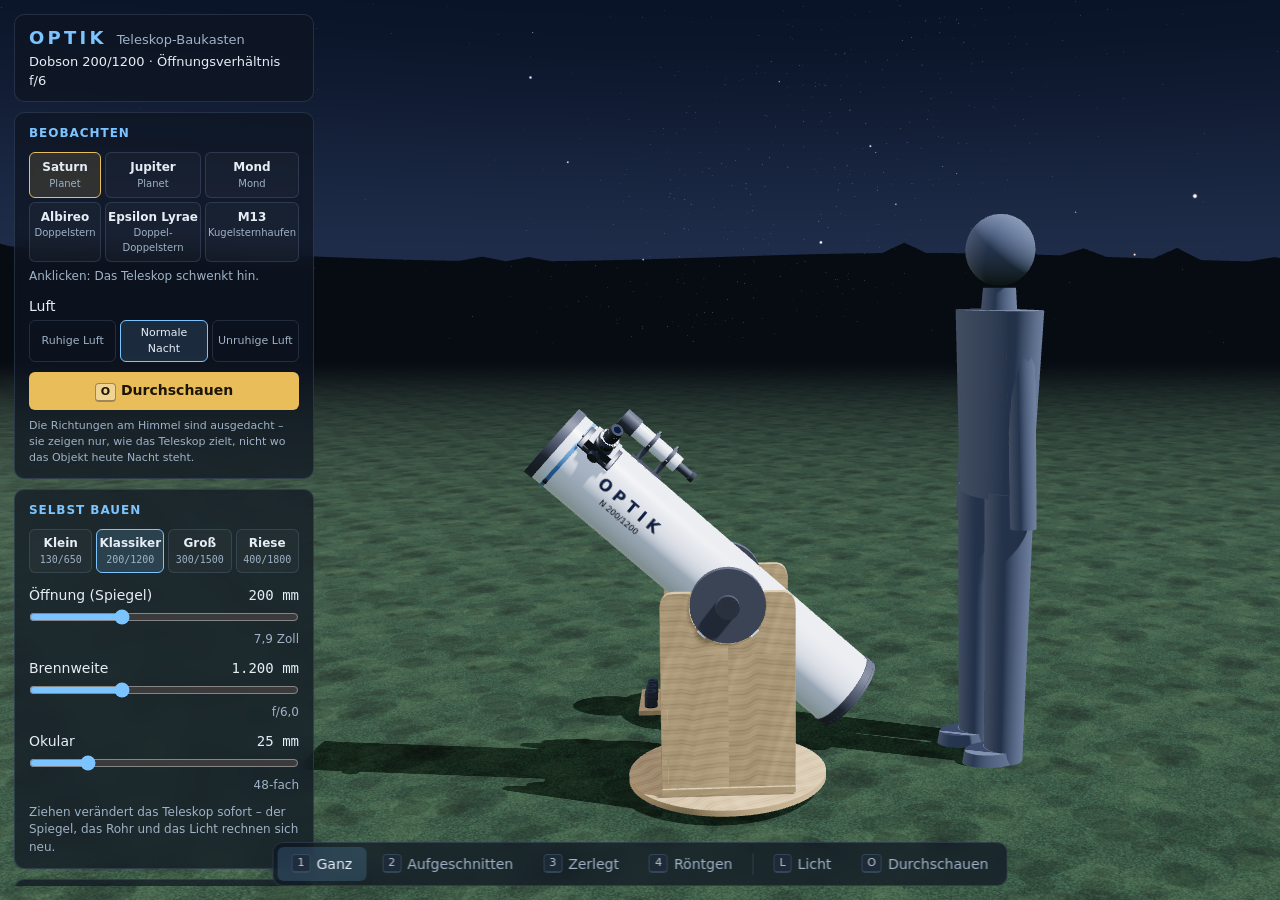
==== index.html @ 0190174e "Etappe 5: Ausrichten und Durchschauen Leiste „Beobachten“ mit sechs Objekten (Daten nachgesehen, Que" ====
<!DOCTYPE html>
<html lang="de">
<head>
  <meta charset="utf-8">
  <meta name="viewport" content="width=device-width, initial-scale=1">
  <title>OPTIK – Teleskop-Baukasten</title>
  <meta name="description" content="Ein Teleskop in 3D: drehen, aufschrauben und sehen, wie das Licht hindurchläuft.">

  <link rel="stylesheet" href="css/variablen.css">
  <link rel="stylesheet" href="css/grundlage.css">
  <link rel="stylesheet" href="css/leisten.css">
  <link rel="stylesheet" href="css/karten.css">
  <link rel="stylesheet" href="css/seite.css">
  <link rel="stylesheet" href="css/okular.css">
</head>
<body>

  <main class="buehne" id="buehne" aria-label="3D-Ansicht des Teleskops"></main>

  <div class="seite" id="seite">
    <header class="kopf leiste">
      <div class="marke">
        <span class="marke-name">OPTIK</span>
        <span class="marke-zusatz">Teleskop-Baukasten</span>
      </div>
      <div class="teleskop-zeile" id="teleskop-zeile"></div>
      <button type="button" class="bauen-knopf" id="bauen-knopf" aria-expanded="false"></button>
    </header>
    <section class="beobachten leiste" id="beobachten" aria-label="Beobachten"></section>
    <section class="bauen leiste" id="bauen" aria-label="Selbst bauen"></section>
    <section class="datenblatt leiste" id="datenblatt" aria-label="Datenblatt"></section>
    <details class="fuss leiste" id="fuss">
      <summary>Bedienung</summary>
    </details>
  </div>

  <div class="schilder" id="schilder"></div>
  <div class="hinweis" id="hinweis" hidden></div>

  <div class="bildrate leiste" id="bildrate" hidden></div>

  <aside class="karte leiste" id="karte" aria-live="polite" hidden></aside>

  <section class="licht leiste" id="licht" aria-label="Sternlicht" hidden></section>

  <nav class="ansicht leiste" id="ansicht" aria-label="Ansicht"></nav>

  <section class="okular-blick" id="okular-blick" aria-label="Blick durchs Okular" hidden></section>


  <!--
    Klassische Skripte in fester Reihenfolge – keine ES-Module, weil
    Browser Module über file:// blockieren (siehe CLAUDE.md).
    Eigene Dateien hängen sich an globalThis.OPTIK.
  -->

  <!-- Three.js r128, lokal (MIT, siehe lib/LIZENZ-three.txt) -->
  <script src="lib/three.min.js"></script>
  <script src="lib/OrbitControls.js"></script>

  <!-- Daten -->
  <script src="js/daten/texte.js"></script>
  <script src="js/daten/teile.js"></script>
  <script src="js/daten/bauarten.js"></script>
  <script src="js/daten/himmel.js"></script>

  <!-- Kern -->
  <script src="js/kern/Vektor.js"></script>
  <script src="js/kern/Format.js"></script>
  <script src="js/kern/Zufall.js"></script>
  <script src="js/kern/Ereignisse.js"></script>
  <script src="js/kern/Zustand.js"></script>
  <script src="js/kern/Speicher.js"></script>

  <!-- Physik -->
  <script src="js/physik/Paraxial.js"></script>
  <script src="js/physik/Strahlverfolger.js"></script>
  <script src="js/physik/Flaeche.js"></script>
  <script src="js/physik/Optik.js"></script>
  <script src="js/physik/Kennzahlen.js"></script>
  <script src="js/physik/Sehen.js"></script>

  <!-- Szene -->
  <script src="js/szene/Material.js"></script>
  <script src="js/szene/Himmel.js"></script>
  <script src="js/szene/Umgebung.js"></script>
  <script src="js/szene/Buehne.js"></script>
  <script src="js/szene/Auswahl.js"></script>
  <script src="js/szene/Beschriftung.js"></script>

  <!-- Modelle -->
  <script src="js/modell/Teile.js"></script>
  <script src="js/modell/Anbauteile.js"></script>
  <script src="js/modell/Newton.js"></script>
  <script src="js/modell/Dobson.js"></script>
  <script src="js/modell/Mensch.js"></script>

  <!-- Licht -->
  <script src="js/licht/Strahlenbild.js"></script>
  <script src="js/licht/Lichtpulse.js"></script>

  <!-- Okular-Blick -->
  <script src="js/okular/Objekte.js"></script>
  <script src="js/okular/Okularblick.js"></script>

  <!-- Oberfläche -->
  <script src="js/ui/Oberflaeche.js"></script>
  <script src="js/ui/Ansicht.js"></script>
  <script src="js/ui/Infokarte.js"></script>
  <script src="js/ui/Licht.js"></script>
  <script src="js/ui/Konfigurator.js"></script>
  <script src="js/ui/Datenblatt.js"></script>
  <script src="js/ui/Beobachten.js"></script>
  <script src="js/ui/Okularansicht.js"></script>

  <!-- Einstieg -->
  <script src="js/main.js"></script>
</body>
</html>
---- css/variablen.css ----
/*
  Design-Stellrad: alle Farben, Abstände und Schriften an einer Stelle.
  Nacht, aber nicht stockdunkel: die Leisten sind dunkles, halbdurch-
  sichtiges Blaugrau, damit Himmel und Teleskop durchscheinen.
  Die Farben der 3D-Szene stehen in js/szene/ (Himmel.js, Material.js).
*/
:root {
  /* Flächen */
  --hintergrund: #0a1020;
  --flaeche: #1f2b3b;
  --rand: #3a4d63;
  --leiste: rgba(14, 21, 34, 0.72);
  --leiste-rand: rgba(140, 170, 210, 0.18);

  /* Schrift */
  --text: #e6edf5;
  --text-leise: #9fb2c7;
  --akzent: #7cc4ff;
  --gold: #e8bd5a;          /* Auswahl, Schilder, Infokarte */

  /* Ampel */
  --gut: #7ee787;
  --warnung: #ffd479;
  --schlecht: #ff7b72;

  /* Maße */
  --abstand: 14px;
  --radius: 10px;

  --schrift: system-ui, -apple-system, "Segoe UI", Roboto, "Helvetica Neue", Arial, sans-serif;
  --schrift-mono: ui-monospace, "SFMono-Regular", "DejaVu Sans Mono", Menlo, Consolas, monospace;

  color-scheme: dark;
}
---- css/grundlage.css ----
/*
  Vollbild-3D, die Bedienung schwebt darüber in halbdurchsichtigen,
  dunklen Leisten.
*/

*,
*::before,
*::after {
  box-sizing: border-box;
}

html,
body {
  margin: 0;
  height: 100%;
  overflow: hidden;
}

body {
  background: var(--hintergrund);
  color: var(--text);
  font-family: var(--schrift);
  font-size: 14px;
  line-height: 1.45;
  font-variant-numeric: tabular-nums;
}

/* ---------- Bühne ---------- */

.buehne {
  position: fixed;
  inset: 0;
}

.buehne canvas {
  display: block;
  width: 100%;
  height: 100%;
  touch-action: none;   /* Drehen und Kneifen übernimmt OrbitControls */
  outline: none;
}

/* ---------- Schwebende Leisten ---------- */

.leiste {
  position: fixed;
  z-index: 1;
  border: 1px solid var(--leiste-rand);
  border-radius: var(--radius);
  background: var(--leiste);
  -webkit-backdrop-filter: blur(10px);
  backdrop-filter: blur(10px);
}

.kopf {
  top: var(--abstand);
  left: var(--abstand);
  padding: 10px 14px;
}

.marke {
  display: flex;
  align-items: baseline;
  gap: 10px;
}

.marke-name {
  font-weight: 700;
  font-size: 18px;
  letter-spacing: 0.18em;
  color: var(--akzent);
}

.marke-zusatz {
  color: var(--text-leise);
  font-size: 13px;
}

.teleskop-zeile {
  margin-top: 2px;
  font-size: 13px;
}

.bildrate {
  top: var(--abstand);
  right: var(--abstand);
  padding: 6px 10px;
  font-family: var(--schrift-mono);
  font-size: 12px;
}

.bildrate[hidden] {
  display: none;
}

.fuss {
  bottom: var(--abstand);
  left: 50%;
  transform: translateX(-50%);
  display: flex;
  flex-wrap: wrap;
  justify-content: center;
  gap: 4px 16px;
  max-width: calc(100% - 2 * var(--abstand));
  padding: 7px 14px;
  color: var(--text-leise);
  font-size: 12px;
}

kbd {
  display: inline-block;
  min-width: 1.6em;
  padding: 0 5px;
  border: 1px solid var(--rand);
  border-bottom-width: 2px;
  border-radius: 4px;
  background: var(--flaeche);
  color: var(--text);
  font-family: var(--schrift);
  font-size: 11px;
  text-align: center;
}

/* ---------- Fehlermeldung (kein WebGL) ---------- */

.fehler {
  position: absolute;
  top: 50%;
  left: 50%;
  transform: translate(-50%, -50%);
  max-width: 420px;
  padding: 18px 20px;
  border: 1px solid var(--schlecht);
  border-radius: var(--radius);
  background: var(--flaeche);
  line-height: 1.5;
}

/* ---------- Schmale Fenster ---------- */

@media (max-width: 600px) {
  .kopf {
    right: var(--abstand);
  }

  .fuss {
    width: calc(100% - 2 * var(--abstand));
  }
}
---- css/leisten.css ----
/*
  Ansicht-Schalter (unten Mitte) und Bedienhinweise (unten links).
*/

.ansicht {
  bottom: var(--abstand);
  left: 50%;
  transform: translateX(-50%);
  display: flex;
  gap: 2px;
  padding: 4px;
}

.ansicht[hidden] {
  display: none;
}

.ansicht-knopf {
  display: flex;
  align-items: center;
  gap: 6px;
  padding: 7px 14px;
  border: 0;
  border-radius: calc(var(--radius) - 4px);
  background: none;
  color: var(--text-leise);
  font: inherit;
  white-space: nowrap;
  cursor: pointer;
  transition: background-color 0.15s, color 0.15s;
}

.ansicht-knopf:hover {
  color: var(--text);
  background: rgba(124, 196, 255, 0.08);
}

.ansicht-knopf[aria-pressed="true"] {
  color: var(--text);
  background: rgba(124, 196, 255, 0.18);
}

.ansicht-knopf kbd {
  min-width: 1.5em;
  opacity: 0.8;
}

.ansicht-knopf:focus-visible {
  outline: 2px solid var(--akzent);
  outline-offset: 1px;
}

.ansicht-trenner {
  width: 1px;
  margin: 6px 4px;
  background: var(--leiste-rand);
}

.licht-knopf[aria-pressed="true"] {
  color: #1d1606;
  background: var(--gold);
}

.licht-knopf[aria-pressed="true"] kbd {
  border-color: rgba(29, 22, 6, 0.4);
  background: rgba(255, 255, 255, 0.35);
  color: #1d1606;
}

/* ---------- Sternlicht (unten rechts) ---------- */

.licht {
  right: var(--abstand);
  bottom: var(--abstand);
  width: 300px;
  padding: 12px 14px;
}

.licht[hidden] {
  display: none;
}

.licht-titel {
  margin: 0 0 8px;
  font-size: 12px;
  font-weight: 600;
  letter-spacing: 0.08em;
  text-transform: uppercase;
  color: var(--gold);
}

.licht-regler {
  display: block;
}

.licht-regler-kopf {
  display: flex;
  justify-content: space-between;
  margin-bottom: 2px;
}

.licht-wert {
  font-family: var(--schrift-mono);
}

.licht-regler input {
  width: 100%;
  margin: 0;
  accent-color: var(--gold);
}

.licht-feld {
  margin: 8px 0;
  color: var(--text-leise);
  font-size: 12px;
}

.licht-status {
  margin: 0;
  padding: 6px 9px;
  border-left: 3px solid var(--rand);
  border-radius: 0 6px 6px 0;
  background: rgba(255, 255, 255, 0.04);
  font-size: 13px;
}

.licht-status.gut { border-left-color: var(--gut); }
.licht-status.warnung { border-left-color: var(--warnung); }
.licht-status.schlecht { border-left-color: var(--schlecht); }

/* Bedienhinweise: unten links, damit der Schalter die Mitte hat */
.fuss {
  bottom: var(--abstand);
  left: var(--abstand);
  transform: none;
  max-width: 240px;
  flex-direction: column;
  align-items: flex-start;
  gap: 3px;
}

@media (max-width: 1100px) {
  .fuss {
    display: none;
  }
}

/* Schalter und Sternlicht-Leiste passen nicht mehr nebeneinander */
@media (max-width: 1340px) {
  .licht {
    bottom: 76px;
  }

  .licht-an .karte {
    max-height: calc(100% - 2 * var(--abstand) - 330px);
  }
}

@media (max-width: 600px) {
  .licht {
    left: var(--abstand);
    width: auto;
    bottom: 80px;
    padding: 10px 12px;
  }

  .licht-feld {
    display: none;
  }

  .ansicht-trenner {
    display: none;
  }

  .ansicht {
    left: var(--abstand);
    right: var(--abstand);
    transform: none;
    justify-content: space-between;
  }

  .ansicht-knopf {
    flex: 1;
    flex-direction: column;
    gap: 2px;
    padding: 6px 4px;
    font-size: 12px;
  }
}
---- css/karten.css ----
/*
  Infokarte (rechts), Schilder an den Bauteilen, Namensschild am Zeiger.
*/

/* ---------- Infokarte ---------- */

.karte {
  top: var(--abstand);
  right: var(--abstand);
  width: 330px;
  max-height: calc(100% - 2 * var(--abstand) - 70px);
  overflow-y: auto;
  padding: 14px 16px 16px;
  animation: karte-rein 0.2s ease-out;
}

.karte[hidden] {
  display: none;
}

@keyframes karte-rein {
  from { opacity: 0; transform: translateX(12px); }
  to { opacity: 1; transform: none; }
}

.karte-kopf {
  display: flex;
  align-items: flex-start;
  gap: 8px;
}

.karte-name {
  flex: 1;
  margin: 0 0 8px;
  font-size: 18px;
  font-weight: 650;
  color: var(--gold);
}

.karte-zu {
  width: 28px;
  height: 28px;
  margin: -4px -6px 0 0;
  border: 0;
  border-radius: 6px;
  background: none;
  color: var(--text-leise);
  font-size: 20px;
  line-height: 1;
  cursor: pointer;
}

.karte-zu:hover {
  background: rgba(255, 255, 255, 0.08);
  color: var(--text);
}

.karte p {
  margin: 0 0 10px;
}

.karte-wozu {
  font-size: 14px;
}

.karte-woraus {
  color: var(--text-leise);
  font-size: 13px;
}

.karte-woraus strong {
  color: var(--text);
  font-weight: 600;
}

.karte-werte {
  display: grid;
  grid-template-columns: 1fr auto;
  gap: 3px 12px;
  margin: 0 0 12px;
  padding: 8px 10px;
  border-radius: 6px;
  background: rgba(124, 196, 255, 0.07);
  font-size: 13px;
}

.karte-werte dt {
  color: var(--text-leise);
}

.karte-werte dd {
  margin: 0;
  text-align: right;
  font-family: var(--schrift-mono);
}

.karte-fakt {
  padding: 8px 10px;
  border-left: 3px solid var(--gold);
  border-radius: 0 6px 6px 0;
  background: rgba(214, 167, 64, 0.08);
  font-size: 13px;
}

.karte-fakt strong {
  display: block;
  margin-bottom: 2px;
  color: var(--gold);
  font-weight: 600;
}

.karte-fakt p {
  margin: 0;
}

/* ---------- Schilder an den Bauteilen ---------- */

.schilder {
  position: fixed;
  inset: 0;
  z-index: 1;
  overflow: hidden;
  pointer-events: none;
}

.schild {
  position: absolute;
  top: 0;
  left: 0;
  display: flex;
  align-items: center;
  gap: 6px;
  margin: 0;
  padding: 0;
  border: 0;
  background: none;
  color: var(--text);
  font: inherit;
  font-size: 12px;
  white-space: nowrap;
  opacity: 0;
  pointer-events: none;
  cursor: pointer;
  transition: opacity 0.35s;
}

.schild.an {
  opacity: 1;
  pointer-events: auto;
}

/* Punkt sitzt genau auf dem Ankerpunkt */
.schild.links {
  flex-direction: row-reverse;
}

.schild-punkt {
  width: 9px;
  height: 9px;
  margin-left: -4.5px;
  border: 2px solid var(--gold);
  border-radius: 50%;
  background: rgba(14, 21, 34, 0.8);
  box-shadow: 0 0 0 3px rgba(14, 21, 34, 0.35);
}

.schild.links .schild-punkt {
  margin-left: 0;
  margin-right: -4.5px;
}

.schild-text {
  padding: 2px 8px;
  border: 1px solid var(--leiste-rand);
  border-radius: 999px;
  background: var(--leiste);
}

.schild:hover .schild-text {
  border-color: var(--gold);
}

/* ---------- Namensschild am Zeiger ---------- */

.hinweis {
  position: fixed;
  top: 0;
  left: 0;
  z-index: 2;
  padding: 3px 9px;
  border: 1px solid var(--leiste-rand);
  border-radius: 6px;
  background: var(--leiste);
  font-size: 12px;
  pointer-events: none;
}

.hinweis[hidden] {
  display: none;
}

/* ---------- Schmale Fenster ---------- */

/* Mit Sternlicht-Leiste unten rechts bleibt die Karte darüber */
.licht-an .karte {
  max-height: calc(100% - 2 * var(--abstand) - 260px);
}

@media (max-width: 600px) {
  .licht-an .karte {
    top: var(--abstand);
    bottom: auto;
    max-height: 40%;
  }

  .karte {
    top: auto;
    bottom: 76px;
    left: var(--abstand);
    right: var(--abstand);
    width: auto;
    max-height: 50%;
  }
}
---- css/seite.css ----
/*
  Linke Spalte: Kopf, „Selbst bauen“, Datenblatt, Bedienung.
  Die Spalte selbst lässt Klicks durch (zur 3D-Bühne), nur ihre Leisten
  nicht. Wird sie zu lang, rollt sie.
*/

.seite {
  position: fixed;
  top: var(--abstand);
  left: var(--abstand);
  bottom: var(--abstand);
  z-index: 1;
  display: flex;
  flex-direction: column;
  gap: 10px;
  width: 300px;
  overflow-y: auto;
  scrollbar-width: thin;
  pointer-events: none;
}

.seite > * {
  pointer-events: auto;
  flex-shrink: 0;
}

/* In der Spalte stehen die Leisten im Fluss, nicht frei */
.seite .leiste {
  position: static;
  transform: none;
}

.bauen-knopf {
  display: none;
}

.leiste-titel {
  margin: 0 0 10px;
  font-size: 12px;
  font-weight: 600;
  letter-spacing: 0.08em;
  text-transform: uppercase;
  color: var(--akzent);
}

/* ---------- Selbst bauen ---------- */

.bauen {
  padding: 12px 14px;
}

.vorlagen {
  display: grid;
  grid-template-columns: repeat(4, 1fr);
  gap: 4px;
  margin-bottom: 12px;
}

.vorlage {
  display: flex;
  flex-direction: column;
  align-items: center;
  padding: 5px 2px;
  border: 1px solid var(--leiste-rand);
  border-radius: 6px;
  background: rgba(255, 255, 255, 0.03);
  color: var(--text);
  font: inherit;
  cursor: pointer;
}

.vorlage:hover {
  border-color: var(--akzent);
}

.vorlage[aria-pressed="true"] {
  border-color: var(--akzent);
  background: rgba(124, 196, 255, 0.16);
}

.vorlage-name {
  font-size: 12px;
  font-weight: 600;
}

.vorlage-mass {
  color: var(--text-leise);
  font-size: 10px;
  font-family: var(--schrift-mono);
}

.bau-regler {
  display: block;
  margin-bottom: 10px;
}

.bau-regler-kopf {
  display: flex;
  justify-content: space-between;
  gap: 8px;
}

.bau-regler-wert {
  font-family: var(--schrift-mono);
}

.bau-regler input {
  width: 100%;
  margin: 4px 0 0;
  accent-color: var(--akzent);
}

.bau-regler-zusatz {
  display: block;
  color: var(--text-leise);
  font-size: 12px;
  text-align: right;
}

.bau-hinweis {
  margin: 0;
  color: var(--text-leise);
  font-size: 12px;
}

/* ---------- Datenblatt ---------- */

.datenblatt {
  padding: 12px 14px 8px;
}

.kennzahl summary {
  display: flex;
  align-items: center;
  gap: 8px;
  padding: 4px 0;
  list-style: none;
  cursor: pointer;
}

.kennzahl summary::-webkit-details-marker {
  display: none;
}

.kennzahl summary:hover .kennzahl-name {
  color: var(--text);
}

.kennzahl-name {
  flex: 1;
  color: var(--text-leise);
  font-size: 13px;
}

.kennzahl[open] .kennzahl-name {
  color: var(--text);
}

.kennzahl-wert {
  font-family: var(--schrift-mono);
  font-size: 13px;
  white-space: nowrap;
}

.ampel {
  width: 8px;
  height: 8px;
  flex-shrink: 0;
  border-radius: 50%;
  background: rgba(255, 255, 255, 0.12);
}

.ampel.gut { background: var(--gut); }
.ampel.warnung { background: var(--warnung); }
.ampel.schlecht { background: var(--schlecht); }

.kennzahl-text {
  margin: 0 0 8px 16px;
  color: var(--text-leise);
  font-size: 12px;
}

.kennzahl-grund {
  color: var(--text);
  font-weight: 600;
}

/* ---------- Bedienung ---------- */

.seite .fuss {
  display: block;
  max-width: none;
  padding: 8px 14px;
}

.fuss summary {
  color: var(--text-leise);
  cursor: pointer;
}

.fuss[open] summary {
  margin-bottom: 6px;
}

.fuss-zeile {
  display: block;
  margin-bottom: 3px;
}

/* ---------- Handy: Bauen und Datenblatt eingeklappt ---------- */

@media (max-width: 600px) {
  .seite {
    right: var(--abstand);
    bottom: auto;
    width: auto;
    max-height: calc(100% - 2 * var(--abstand) - 150px);
  }

  .kopf {
    position: relative;
  }

  .bauen-knopf {
    display: block;
    position: absolute;
    top: 10px;
    right: 10px;
    padding: 6px 12px;
    border: 1px solid var(--akzent);
    border-radius: 6px;
    background: none;
    color: var(--akzent);
    font: inherit;
    cursor: pointer;
  }

  .bauen-knopf[aria-expanded="true"] {
    background: var(--akzent);
    color: #0a1020;
  }

  .beobachten,
  .bauen,
  .datenblatt,
  .seite .fuss {
    display: none;
  }

  .bauen-offen .beobachten,
  .bauen-offen .bauen,
  .bauen-offen .datenblatt {
    display: block;
  }
}
---- css/okular.css ----
/*
  Beobachten (linke Spalte), Markierung am Himmel und der Blick durchs
  Okular (Vollbild, schwarz).
*/

/* ---------- Beobachten ---------- */

.beobachten {
  padding: 12px 14px;
}

.objekte {
  display: grid;
  grid-template-columns: repeat(3, 1fr);
  gap: 4px;
  margin-bottom: 6px;
}

.objekt {
  display: flex;
  flex-direction: column;
  align-items: center;
  padding: 6px 2px;
  border: 1px solid var(--leiste-rand);
  border-radius: 6px;
  background: rgba(255, 255, 255, 0.03);
  color: var(--text);
  font: inherit;
  cursor: pointer;
}

.objekt:hover {
  border-color: var(--gold);
}

.objekt[aria-pressed="true"] {
  border-color: var(--gold);
  background: rgba(232, 189, 90, 0.14);
}

.objekt-name {
  font-size: 12px;
  font-weight: 600;
  white-space: nowrap;
}

.objekt-art {
  color: var(--text-leise);
  font-size: 10px;
  text-align: center;
}

.luft {
  margin: 10px 0;
}

.luft-titel {
  display: block;
  margin-bottom: 4px;
}

.luft-knoepfe {
  display: grid;
  grid-template-columns: repeat(3, 1fr);
  gap: 4px;
}

.luft-knopf {
  padding: 4px 2px;
  border: 1px solid var(--leiste-rand);
  border-radius: 6px;
  background: none;
  color: var(--text-leise);
  font: inherit;
  font-size: 11px;
  cursor: pointer;
}

.luft-knopf[aria-pressed="true"] {
  border-color: var(--akzent);
  color: var(--text);
  background: rgba(124, 196, 255, 0.14);
}

.durchschauen {
  width: 100%;
  margin-bottom: 8px;
  padding: 8px;
  border: 0;
  border-radius: 6px;
  background: var(--gold);
  color: #1d1606;
  font: inherit;
  font-weight: 600;
  cursor: pointer;
}

.durchschauen kbd {
  border-color: rgba(29, 22, 6, 0.4);
  background: rgba(255, 255, 255, 0.35);
  color: #1d1606;
}

.bau-hinweis.klein {
  font-size: 11px;
}

/* Name am Himmel neben der Markierung */
.himmel-schild {
  position: absolute;
  top: 0;
  left: 0;
  padding: 2px 8px;
  border: 1px solid var(--gold);
  border-radius: 999px;
  background: var(--leiste);
  color: var(--gold);
  font-size: 12px;
  white-space: nowrap;
}

.himmel-schild[hidden] {
  display: none;
}

/* Während des Flugs ins Okular tritt die Bedienung zurück */
.im-okular .seite,
.im-okular .ansicht,
.im-okular .licht,
.im-okular .karte,
.im-okular .schilder {
  opacity: 0;
  pointer-events: none;
  transition: opacity 0.4s;
}

/* ---------- Blick durchs Okular ---------- */

.okular-blick {
  position: fixed;
  inset: 0;
  z-index: 5;
  display: grid;
  grid-template-columns: 290px 1fr;
  grid-template-rows: 1fr auto;
  gap: 14px;
  padding: 18px;
  background: #000;
  opacity: 0;
  transition: opacity 0.35s;
}

.okular-blick[hidden] {
  display: none;
}

.okular-blick.an {
  opacity: 1;
}

.ok-kopf {
  grid-row: 1 / 3;
  overflow-y: auto;
  color: var(--text-leise);
  font-size: 13px;
}

.ok-name {
  margin: 0 0 4px;
  color: var(--gold);
  font-size: 22px;
  font-weight: 650;
}

.ok-art {
  margin: 0 0 10px;
}

.ok-zahlen {
  margin: 0 0 14px;
  color: var(--text);
  font-family: var(--schrift-mono);
  font-size: 12px;
}

.ok-achte {
  padding: 8px 10px;
  border-left: 3px solid var(--gold);
  border-radius: 0 6px 6px 0;
  background: rgba(232, 189, 90, 0.08);
}

.ok-achte strong {
  color: var(--gold);
}

.ok-achte p {
  margin: 2px 0 0;
  color: var(--text);
}

.ok-feld {
  position: relative;
  display: flex;
  align-items: center;
  justify-content: center;
  gap: 30px;
  min-height: 0;
  overflow: hidden;
  opacity: 0;
  transform: scale(0.94);
  transition: opacity 0.5s, transform 0.5s;
}

.okular-blick.bild .ok-feld {
  opacity: 1;
  transform: none;
}

.ok-leinwand {
  border-radius: 50%;
}

.ok-feld.untereinander {
  flex-direction: column;
  gap: 8px;
}

.ok-lupe {
  margin: 0;
  text-align: center;
}

.ok-lupe canvas {
  display: block;
  border: 2px solid var(--gold);
  border-radius: 50%;
  box-shadow: 0 0 0 6px #000;
}

.ok-lupe figcaption {
  margin-top: 6px;
  color: var(--gold);
  font-size: 12px;
  cursor: help;
}

.ok-unten {
  display: flex;
  flex-wrap: wrap;
  align-items: flex-end;
  gap: 10px 22px;
}

.ok-reihe-titel {
  display: block;
  margin-bottom: 4px;
  color: var(--text-leise);
  font-size: 11px;
  letter-spacing: 0.06em;
  text-transform: uppercase;
}

.ok-knoepfe {
  display: flex;
  flex-wrap: wrap;
  gap: 3px;
}

.ok-knopf {
  padding: 4px 8px;
  border: 1px solid #2a3442;
  border-radius: 6px;
  background: #0c121c;
  color: var(--text-leise);
  font: inherit;
  font-size: 12px;
  cursor: pointer;
}

.ok-knopf:hover {
  color: var(--text);
}

.ok-knopf[aria-pressed="true"] {
  border-color: var(--gold);
  color: var(--gold);
}

.ok-zurueck {
  margin-left: auto;
  padding: 8px 16px;
  border: 1px solid var(--rand);
  border-radius: 8px;
  background: #0c121c;
  color: var(--text);
  font: inherit;
  cursor: pointer;
}

.ok-ehrlich {
  flex-basis: 100%;
  margin: 0;
  color: #6c7a8c;
  font-size: 11px;
}

/* ---------- Schmale Fenster ---------- */

@media (max-width: 760px) {
  .okular-blick {
    grid-template-columns: 1fr;
    grid-template-rows: auto 1fr auto;
    padding: 12px;
    overflow-y: auto;
  }

  .ok-kopf {
    grid-row: auto;
  }

  .ok-achte {
    display: none;
  }

  .ok-feld {
    min-height: 480px;
  }

  .ok-zurueck {
    margin-left: 0;
  }
}
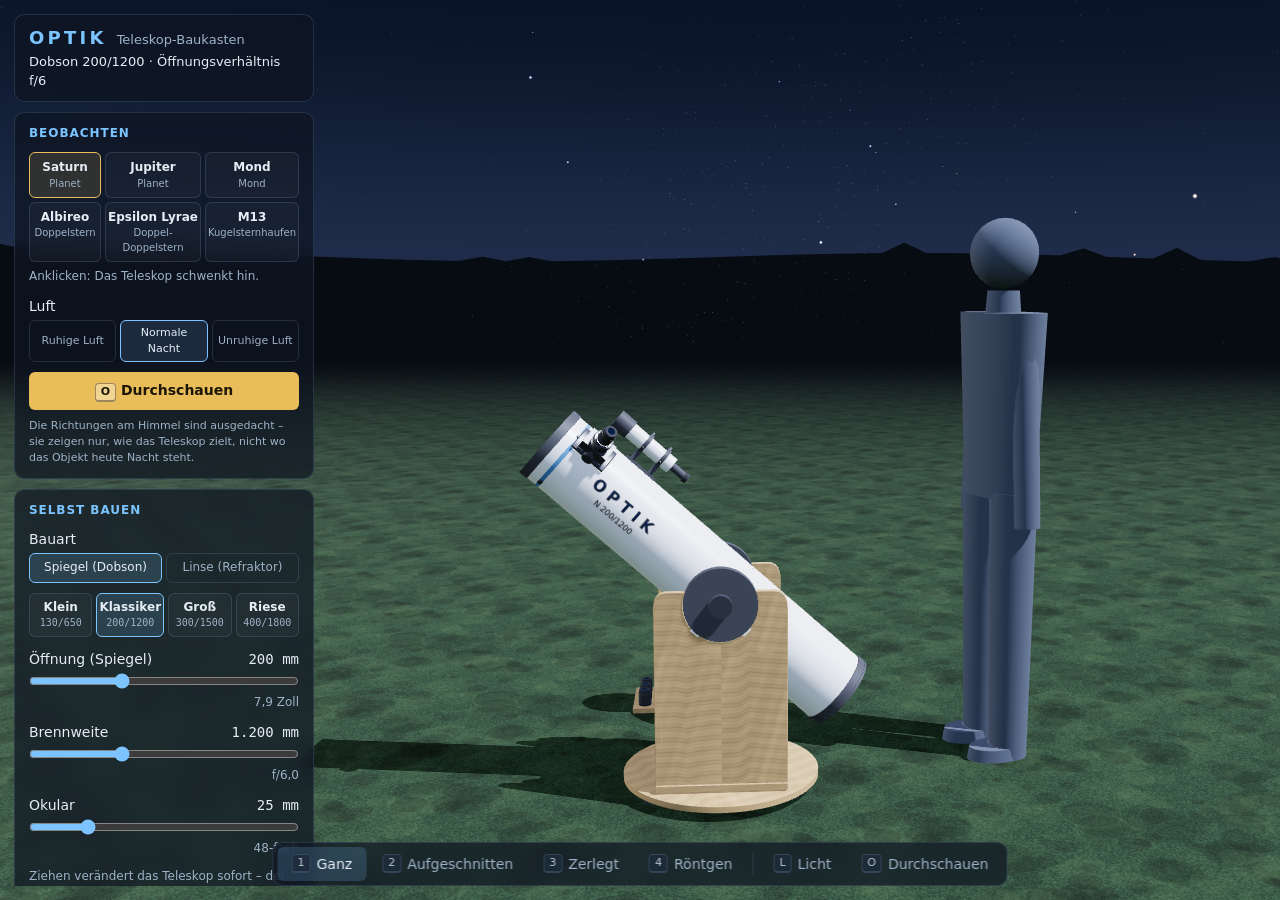
==== commit 576aaf43: "Etappe 6: Linsenfernrohre – Refraktor, Achromat, Farbfehler Co-Authored-By: Claude Opus 5.5 <noreply" ====
--- a/index.html
+++ b/index.html
@@ -73,10 +73,12 @@
   <script src="js/kern/Speicher.js"></script>
 
   <!-- Physik -->
+  <script src="js/physik/Glas.js"></script>
   <script src="js/physik/Paraxial.js"></script>
   <script src="js/physik/Strahlverfolger.js"></script>
   <script src="js/physik/Flaeche.js"></script>
   <script src="js/physik/Optik.js"></script>
+  <script src="js/physik/Linsenoptik.js"></script>
   <script src="js/physik/Kennzahlen.js"></script>
   <script src="js/physik/Sehen.js"></script>
 
@@ -93,6 +95,8 @@
   <script src="js/modell/Anbauteile.js"></script>
   <script src="js/modell/Newton.js"></script>
   <script src="js/modell/Dobson.js"></script>
+  <script src="js/modell/Refraktor.js"></script>
+  <script src="js/modell/Stativ.js"></script>
   <script src="js/modell/Mensch.js"></script>
 
   <!-- Licht -->
--- a/css/leisten.css
+++ b/css/leisten.css
@@ -67,6 +67,41 @@
   color: #1d1606;
 }
 
+/* ---------- Brennpunkt-Lupe (oben rechts) ---------- */
+
+.brennpunkt-lupe {
+  position: fixed;
+  top: var(--abstand);
+  right: var(--abstand);
+  z-index: 1;
+  width: 300px;
+  height: 200px;
+  margin: 0;
+  border: 1px solid var(--gold);
+  border-radius: var(--radius);
+  pointer-events: none;
+}
+
+.brennpunkt-lupe[hidden],
+.karte:not([hidden]) ~ .brennpunkt-lupe,
+.im-okular .brennpunkt-lupe {
+  display: none;
+}
+
+.brennpunkt-lupe figcaption {
+  position: absolute;
+  left: 8px;
+  bottom: 6px;
+  color: var(--gold);
+  font-size: 11px;
+}
+
+@media (max-width: 600px) {
+  .brennpunkt-lupe {
+    display: none;
+  }
+}
+
 /* ---------- Sternlicht (unten rechts) ---------- */
 
 .licht {
--- a/css/seite.css
+++ b/css/seite.css
@@ -121,6 +121,43 @@
   margin: 0;
   color: var(--text-leise);
   font-size: 12px;
+}
+
+/* Umschalter (Bauart, Objektiv) */
+.umschalter {
+  margin-bottom: 10px;
+}
+
+.umschalter[hidden] {
+  display: none;
+}
+
+.umschalter-titel {
+  display: block;
+  margin-bottom: 4px;
+}
+
+.umschalter-knoepfe {
+  display: grid;
+  grid-template-columns: 1fr 1fr;
+  gap: 4px;
+}
+
+.umschalter-knopf {
+  padding: 5px 4px;
+  border: 1px solid var(--leiste-rand);
+  border-radius: 6px;
+  background: none;
+  color: var(--text-leise);
+  font: inherit;
+  font-size: 12px;
+  cursor: pointer;
+}
+
+.umschalter-knopf[aria-pressed="true"] {
+  border-color: var(--akzent);
+  color: var(--text);
+  background: rgba(124, 196, 255, 0.16);
 }
 
 /* ---------- Datenblatt ---------- */
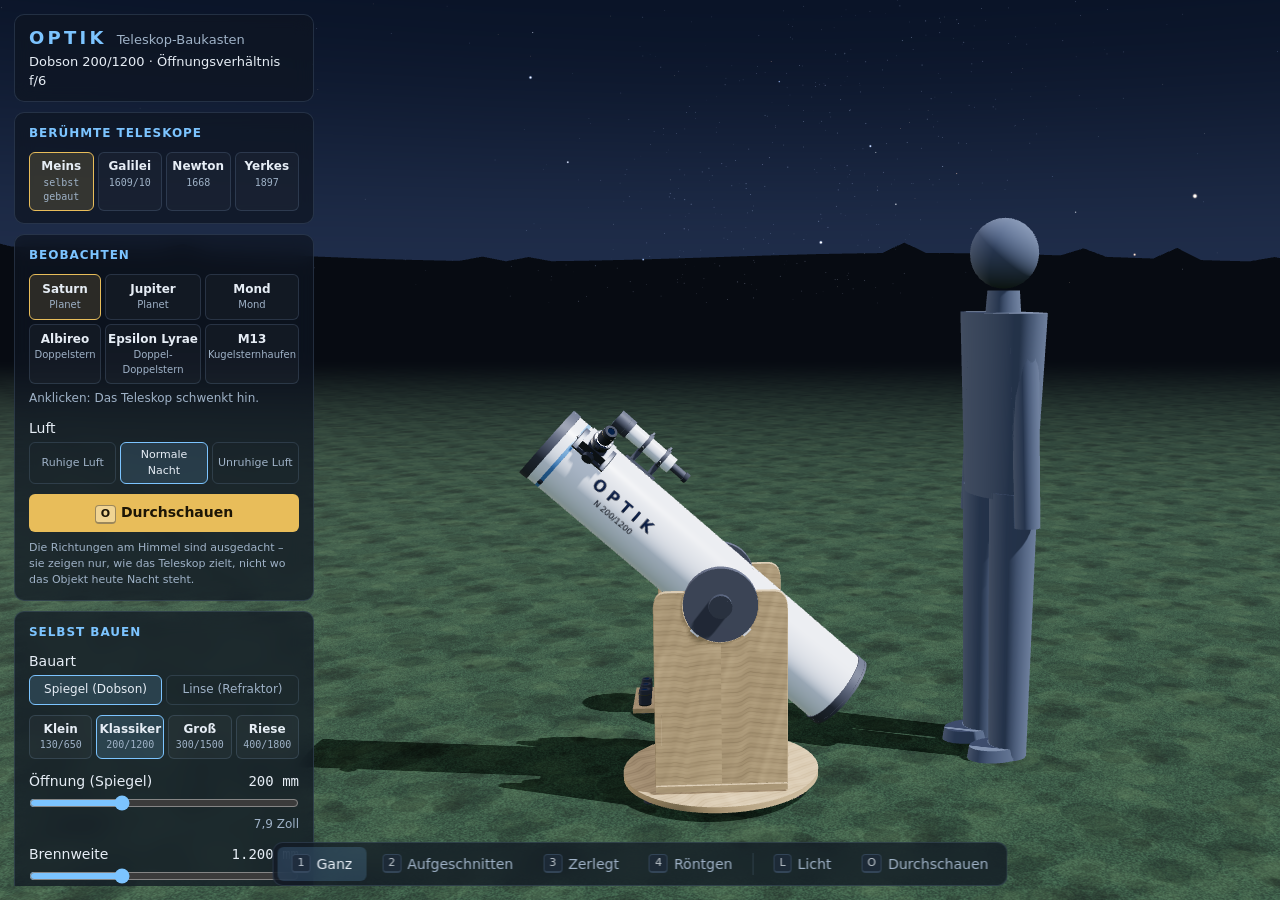
==== commit fdba679d: "Etappe 7a: Berühmte Teleskope – Galilei, Newton 1668, Yerkes - Leiste „Berühmte Teleskope“ mit Steck" ====
--- a/index.html
+++ b/index.html
@@ -12,6 +12,7 @@
   <link rel="stylesheet" href="css/karten.css">
   <link rel="stylesheet" href="css/seite.css">
   <link rel="stylesheet" href="css/okular.css">
+  <link rel="stylesheet" href="css/beruehmt.css">
 </head>
 <body>
 
@@ -26,6 +27,7 @@
       <div class="teleskop-zeile" id="teleskop-zeile"></div>
       <button type="button" class="bauen-knopf" id="bauen-knopf" aria-expanded="false"></button>
     </header>
+    <section class="beruehmt-leiste leiste" id="beruehmt" aria-label="Berühmte Teleskope"></section>
     <section class="beobachten leiste" id="beobachten" aria-label="Beobachten"></section>
     <section class="bauen leiste" id="bauen" aria-label="Selbst bauen"></section>
     <section class="datenblatt leiste" id="datenblatt" aria-label="Datenblatt"></section>
@@ -61,6 +63,8 @@
   <!-- Daten -->
   <script src="js/daten/texte.js"></script>
   <script src="js/daten/teile.js"></script>
+  <script src="js/daten/teile-beruehmt.js"></script>
+  <script src="js/daten/teleskope.js"></script>
   <script src="js/daten/bauarten.js"></script>
   <script src="js/daten/himmel.js"></script>
 
@@ -79,6 +83,7 @@
   <script src="js/physik/Flaeche.js"></script>
   <script src="js/physik/Optik.js"></script>
   <script src="js/physik/Linsenoptik.js"></script>
+  <script src="js/physik/Historisch.js"></script>
   <script src="js/physik/Kennzahlen.js"></script>
   <script src="js/physik/Sehen.js"></script>
 
@@ -98,6 +103,10 @@
   <script src="js/modell/Refraktor.js"></script>
   <script src="js/modell/Stativ.js"></script>
   <script src="js/modell/Mensch.js"></script>
+  <script src="js/modell/Beruehmt.js"></script>
+  <script src="js/modell/Galilei.js"></script>
+  <script src="js/modell/Newton1668.js"></script>
+  <script src="js/modell/Yerkes.js"></script>
 
   <!-- Licht -->
   <script src="js/licht/Strahlenbild.js"></script>
@@ -116,6 +125,7 @@
   <script src="js/ui/Datenblatt.js"></script>
   <script src="js/ui/Beobachten.js"></script>
   <script src="js/ui/Okularansicht.js"></script>
+  <script src="js/ui/Beruehmt.js"></script>
 
   <!-- Einstieg -->
   <script src="js/main.js"></script>
--- a/css/leisten.css
+++ b/css/leisten.css
@@ -65,41 +65,6 @@
   border-color: rgba(29, 22, 6, 0.4);
   background: rgba(255, 255, 255, 0.35);
   color: #1d1606;
-}
-
-/* ---------- Brennpunkt-Lupe (oben rechts) ---------- */
-
-.brennpunkt-lupe {
-  position: fixed;
-  top: var(--abstand);
-  right: var(--abstand);
-  z-index: 1;
-  width: 300px;
-  height: 200px;
-  margin: 0;
-  border: 1px solid var(--gold);
-  border-radius: var(--radius);
-  pointer-events: none;
-}
-
-.brennpunkt-lupe[hidden],
-.karte:not([hidden]) ~ .brennpunkt-lupe,
-.im-okular .brennpunkt-lupe {
-  display: none;
-}
-
-.brennpunkt-lupe figcaption {
-  position: absolute;
-  left: 8px;
-  bottom: 6px;
-  color: var(--gold);
-  font-size: 11px;
-}
-
-@media (max-width: 600px) {
-  .brennpunkt-lupe {
-    display: none;
-  }
 }
 
 /* ---------- Sternlicht (unten rechts) ---------- */
--- a/css/okular.css
+++ b/css/okular.css
@@ -183,6 +183,19 @@
   font-size: 12px;
 }
 
+.ok-historisch {
+  margin: 0 0 12px;
+  padding: 8px 10px;
+  border-left: 3px solid var(--akzent);
+  border-radius: 0 6px 6px 0;
+  background: rgba(124, 196, 255, 0.08);
+  color: var(--text);
+}
+
+.ok-historisch[hidden] {
+  display: none;
+}
+
 .ok-achte {
   padding: 8px 10px;
   border-left: 3px solid var(--gold);
--- a/css/beruehmt.css
+++ b/css/beruehmt.css
@@ -0,0 +1,130 @@
+/*
+  Leiste „Berühmte Teleskope“ mit Steckbrief (js/ui/Beruehmt.js).
+  Ist ein berühmtes Teleskop gewählt (body.zeigt-beruehmt), treten
+  Bauen, Datenblatt und Beobachten zurück. Licht und Durchschauen gehen.
+*/
+
+.beruehmt-leiste {
+  padding: 12px 14px;
+}
+
+.beruehmt-knoepfe {
+  display: grid;
+  grid-template-columns: repeat(4, 1fr);
+  gap: 4px;
+}
+
+.beruehmt-knopf {
+  display: flex;
+  flex-direction: column;
+  align-items: center;
+  padding: 5px 2px;
+  border: 1px solid var(--leiste-rand);
+  border-radius: 6px;
+  background: rgba(255, 255, 255, 0.03);
+  color: var(--text);
+  font: inherit;
+  cursor: pointer;
+}
+
+.beruehmt-knopf:hover {
+  border-color: var(--gold);
+}
+
+.beruehmt-knopf[aria-pressed="true"] {
+  border-color: var(--gold);
+  background: rgba(232, 189, 90, 0.16);
+}
+
+.beruehmt-name {
+  font-size: 12px;
+  font-weight: 600;
+}
+
+.beruehmt-jahr {
+  color: var(--text-leise);
+  font-size: 10px;
+  font-family: var(--schrift-mono);
+}
+
+/* ---------- Steckbrief ---------- */
+
+.steckbrief {
+  margin-top: 12px;
+}
+
+.steckbrief[hidden] {
+  display: none;
+}
+
+.steckbrief-name {
+  margin: 0;
+  color: var(--gold);
+  font-size: 17px;
+}
+
+.steckbrief-zeile {
+  margin: 2px 0 10px;
+  color: var(--text-leise);
+  font-size: 12px;
+}
+
+.steckbrief-daten {
+  display: grid;
+  grid-template-columns: auto 1fr;
+  gap: 3px 10px;
+  margin: 0 0 10px;
+  font-size: 12px;
+}
+
+.steckbrief-daten dt {
+  color: var(--text-leise);
+}
+
+.steckbrief-daten dd {
+  margin: 0;
+}
+
+.steckbrief-text {
+  margin: 0 0 8px;
+  font-size: 13px;
+  line-height: 1.45;
+}
+
+.steckbrief-vergleich {
+  margin: 0 0 10px;
+  padding: 6px 10px;
+  border-left: 3px solid var(--akzent);
+  background: rgba(124, 196, 255, 0.08);
+  font-size: 12px;
+}
+
+/* Der Fakt sieht aus wie in der Infokarte (css/karten.css) */
+.steckbrief .karte-fakt p {
+  font-size: 12px;
+}
+
+/* ---------- Was bei berühmten Teleskopen ruht ---------- */
+
+.zeigt-beruehmt .beobachten,
+.zeigt-beruehmt .bauen,
+.zeigt-beruehmt .datenblatt {
+  display: none;
+}
+
+/* Handy: wie Bauen und Datenblatt hinter dem Knopf „Menü“ */
+@media (max-width: 600px) {
+  .beruehmt-leiste {
+    display: none;
+  }
+
+  .bauen-offen .beruehmt-leiste {
+    display: block;
+  }
+
+  .zeigt-beruehmt.bauen-offen .beobachten,
+  .zeigt-beruehmt.bauen-offen .bauen,
+  .zeigt-beruehmt.bauen-offen .datenblatt {
+    display: none;
+  }
+}
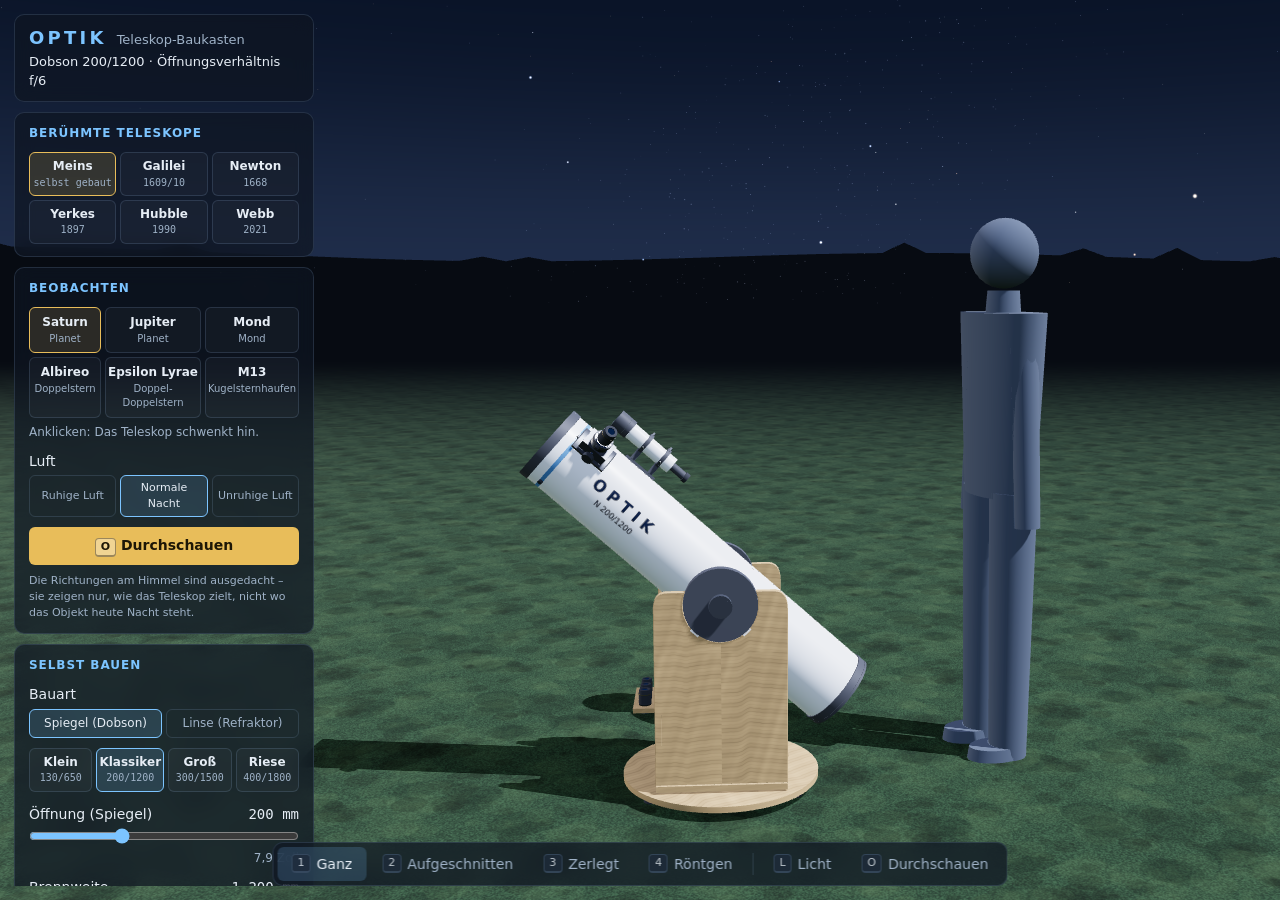
==== commit 4cf8fed8: "Etappe 7b: Weltraumteleskope – Hubble und Webb - Hubble: Ritchey-Chrétien mit den echten Spiegeldate" ====
--- a/index.html
+++ b/index.html
@@ -64,6 +64,7 @@
   <script src="js/daten/texte.js"></script>
   <script src="js/daten/teile.js"></script>
   <script src="js/daten/teile-beruehmt.js"></script>
+  <script src="js/daten/teile-weltall.js"></script>
   <script src="js/daten/teleskope.js"></script>
   <script src="js/daten/bauarten.js"></script>
   <script src="js/daten/himmel.js"></script>
@@ -84,6 +85,7 @@
   <script src="js/physik/Optik.js"></script>
   <script src="js/physik/Linsenoptik.js"></script>
   <script src="js/physik/Historisch.js"></script>
+  <script src="js/physik/Weltraumoptik.js"></script>
   <script src="js/physik/Kennzahlen.js"></script>
   <script src="js/physik/Sehen.js"></script>
 
@@ -91,6 +93,7 @@
   <script src="js/szene/Material.js"></script>
   <script src="js/szene/Himmel.js"></script>
   <script src="js/szene/Umgebung.js"></script>
+  <script src="js/szene/Weltall.js"></script>
   <script src="js/szene/Buehne.js"></script>
   <script src="js/szene/Auswahl.js"></script>
   <script src="js/szene/Beschriftung.js"></script>
@@ -107,6 +110,8 @@
   <script src="js/modell/Galilei.js"></script>
   <script src="js/modell/Newton1668.js"></script>
   <script src="js/modell/Yerkes.js"></script>
+  <script src="js/modell/Hubble.js"></script>
+  <script src="js/modell/Webb.js"></script>
 
   <!-- Licht -->
   <script src="js/licht/Strahlenbild.js"></script>
--- a/css/beruehmt.css
+++ b/css/beruehmt.css
@@ -10,7 +10,7 @@
 
 .beruehmt-knoepfe {
   display: grid;
-  grid-template-columns: repeat(4, 1fr);
+  grid-template-columns: repeat(3, 1fr);
   gap: 4px;
 }
 
@@ -99,6 +99,32 @@
   font-size: 12px;
 }
 
+/* Schalter „Spiegel wie 1990“ bei Hubble */
+.steckbrief-schalter {
+  display: flex;
+  gap: 8px;
+  margin: 0 0 10px;
+  padding: 6px 10px;
+  border: 1px solid var(--leiste-rand);
+  border-radius: 6px;
+  font-size: 12px;
+  cursor: pointer;
+}
+
+.steckbrief-schalter input {
+  accent-color: var(--schlecht);
+}
+
+.steckbrief-schalter-text {
+  display: block;
+  color: var(--text-leise);
+}
+
+/* Webb hat kein Okular */
+.ohne-okular .durchschauen-knopf {
+  display: none;
+}
+
 /* Der Fakt sieht aus wie in der Infokarte (css/karten.css) */
 .steckbrief .karte-fakt p {
   font-size: 12px;
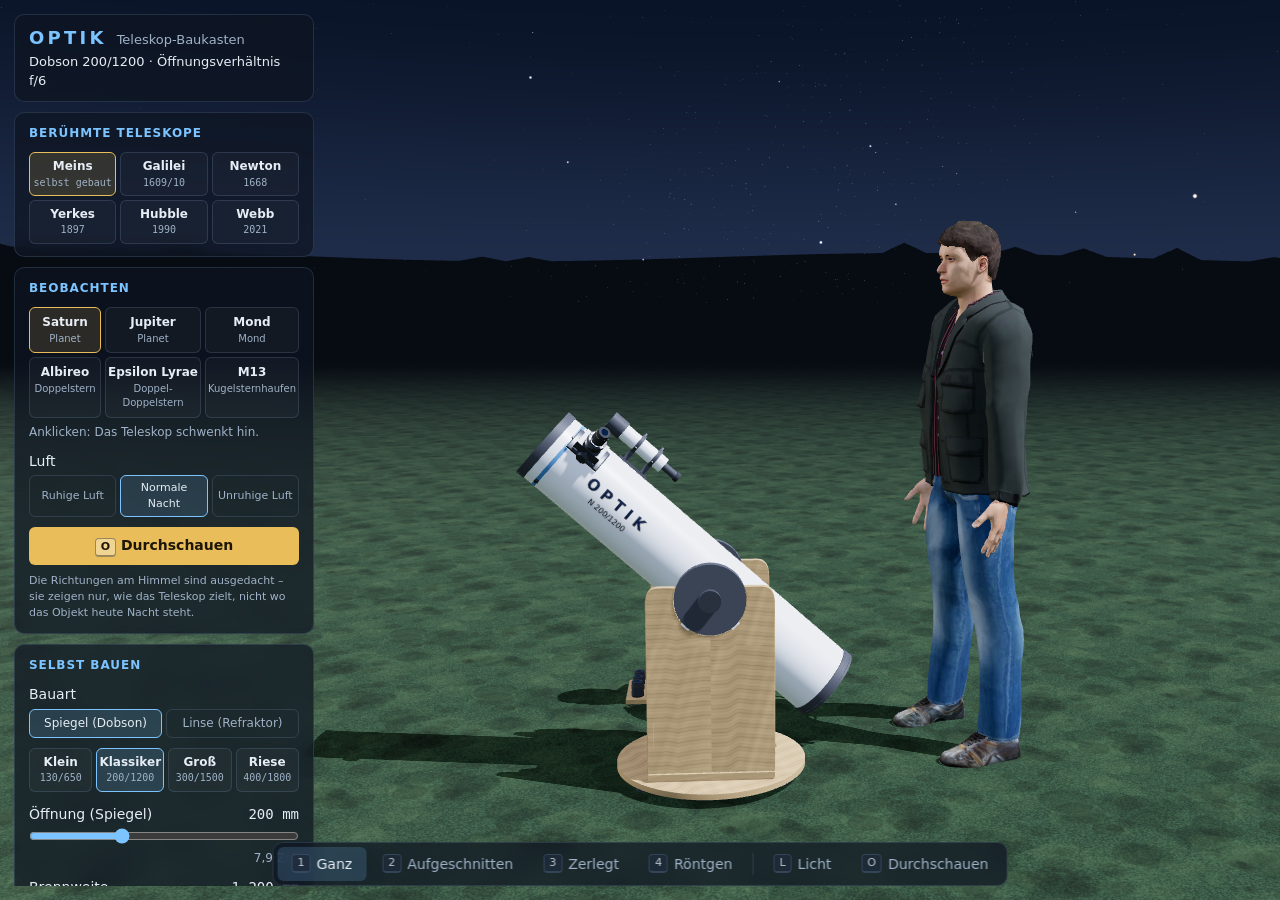
==== commit 4c200db8: "Echter Mensch und Astronaut statt Grundformen Auf der Erde ein Mensch aus MakeHuman (CC0: Körper, Ha" ====
--- a/index.html
+++ b/index.html
@@ -105,6 +105,8 @@
   <script src="js/modell/Dobson.js"></script>
   <script src="js/modell/Refraktor.js"></script>
   <script src="js/modell/Stativ.js"></script>
+  <script src="js/daten/modell-mensch.js"></script>
+  <script src="js/daten/modell-astronaut.js"></script>
   <script src="js/modell/Mensch.js"></script>
   <script src="js/modell/Beruehmt.js"></script>
   <script src="js/modell/Galilei.js"></script>
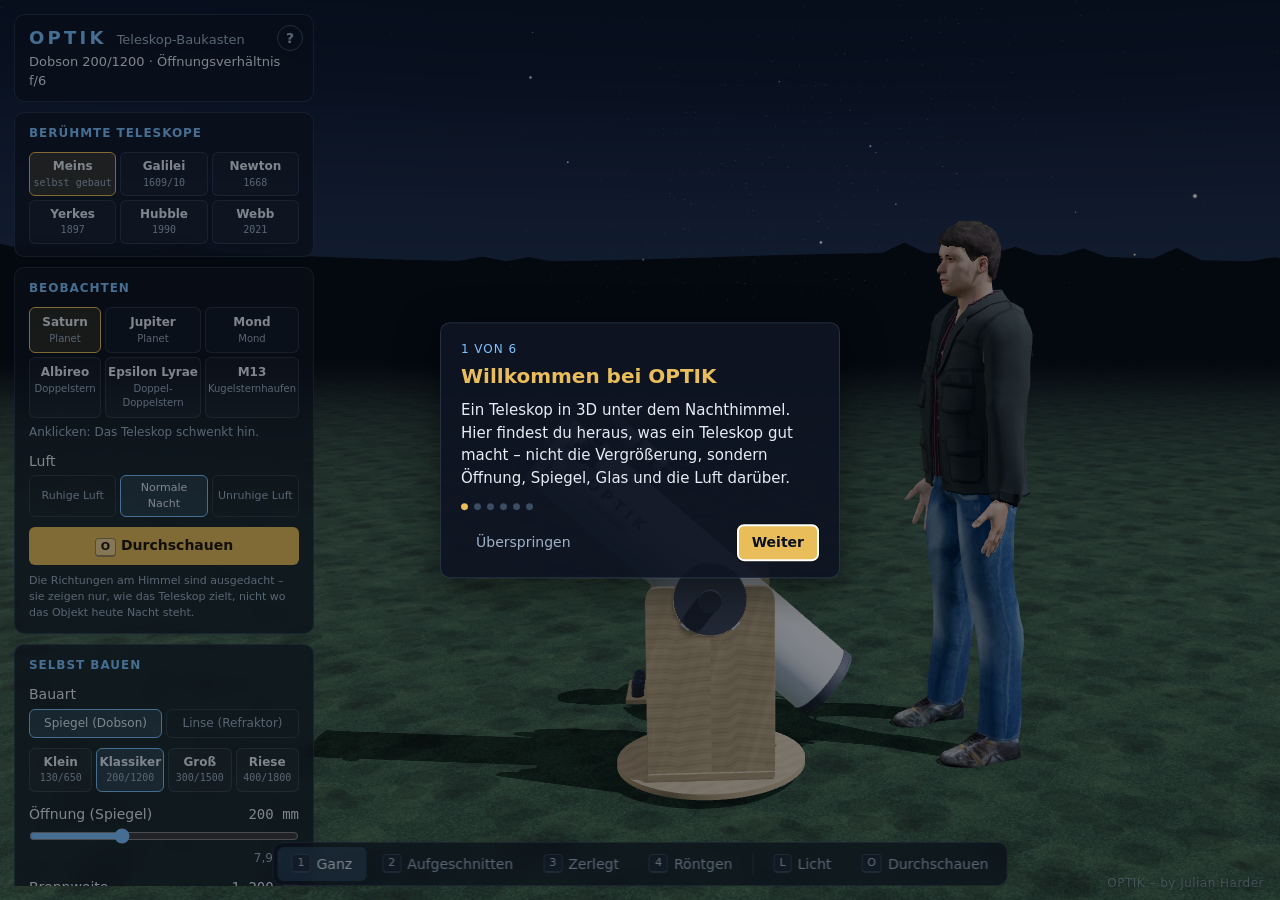
==== commit 506550b8: "Etappe 8: Hilfe, Handy, README mit Bildern, Portfolio Kurze Führung beim Start (überspringbar, mit „" ====
--- a/index.html
+++ b/index.html
@@ -13,6 +13,7 @@
   <link rel="stylesheet" href="css/seite.css">
   <link rel="stylesheet" href="css/okular.css">
   <link rel="stylesheet" href="css/beruehmt.css">
+  <link rel="stylesheet" href="css/hilfe.css">
 </head>
 <body>
 
@@ -75,7 +76,6 @@
   <script src="js/kern/Zufall.js"></script>
   <script src="js/kern/Ereignisse.js"></script>
   <script src="js/kern/Zustand.js"></script>
-  <script src="js/kern/Speicher.js"></script>
 
   <!-- Physik -->
   <script src="js/physik/Glas.js"></script>
@@ -120,11 +120,17 @@
   <script src="js/licht/Lichtpulse.js"></script>
 
   <!-- Okular-Blick -->
+  <script src="js/daten/mondkarte.js"></script>
+  <script src="js/okular/Raster.js"></script>
+  <script src="js/okular/Mondkrater.js"></script>
+  <script src="js/okular/Mond.js"></script>
+  <script src="js/okular/Planeten.js"></script>
   <script src="js/okular/Objekte.js"></script>
   <script src="js/okular/Okularblick.js"></script>
 
   <!-- Oberfläche -->
   <script src="js/ui/Oberflaeche.js"></script>
+  <script src="js/ui/Hilfe.js"></script>
   <script src="js/ui/Ansicht.js"></script>
   <script src="js/ui/Infokarte.js"></script>
   <script src="js/ui/Licht.js"></script>
--- a/css/leisten.css
+++ b/css/leisten.css
@@ -180,10 +180,14 @@
   }
 
   .ansicht-knopf {
-    flex: 1;
+    flex: 1 1 0;
+    min-width: 0;
     flex-direction: column;
     gap: 2px;
-    padding: 6px 4px;
+    padding: 6px 2px;
     font-size: 12px;
+    line-height: 1.15;
+    text-align: center;
+    white-space: normal;      /* lange Namen trennen (weiche Trennstriche) */
   }
 }
--- a/css/seite.css
+++ b/css/seite.css
@@ -244,6 +244,27 @@
   margin-bottom: 3px;
 }
 
+/* ---------- Schriftzug unten rechts ---------- */
+
+.signatur {
+  position: fixed;
+  right: calc(var(--abstand) + 2px);
+  bottom: 8px;
+  z-index: 1;
+  margin: 0;
+  font-size: 12px;
+  letter-spacing: 0.04em;
+  color: var(--text-leise);
+  opacity: 0.6;
+  pointer-events: none;
+  text-shadow: 0 1px 3px rgba(0, 0, 0, 0.8);
+}
+
+/* Die Sternlicht-Leiste liegt in derselben Ecke */
+.licht-an .signatur {
+  display: none;
+}
+
 /* ---------- Handy: Bauen und Datenblatt eingeklappt ---------- */
 
 @media (max-width: 600px) {
@@ -289,4 +310,16 @@
   .bauen-offen .datenblatt {
     display: block;
   }
-}
+
+  /* unten liegt die Ansicht-Leiste: Schriftzug unter den Kopf */
+  .signatur {
+    top: 90px;
+    bottom: auto;
+    right: calc(var(--abstand) + 4px);
+    font-size: 11px;
+  }
+
+  .licht-an .signatur {
+    display: block;
+  }
+}
--- a/css/hilfe.css
+++ b/css/hilfe.css
@@ -0,0 +1,174 @@
+/*
+  Hilfe beim Start (js/ui/Hilfe.js): Karte in der Mitte, Lichtkegel auf
+  dem Bedienteil, um das es gerade geht.
+*/
+
+.hilfe-faenger {
+  position: fixed;
+  inset: 0;
+  z-index: 20;
+}
+
+.hilfe-faenger[hidden] {
+  display: none;
+}
+
+/* Der Lichtkegel: ein Rahmen, dessen Schatten alles andere abdunkelt */
+.hilfe-kegel {
+  position: fixed;
+  border: 2px solid var(--gold);
+  border-radius: calc(var(--radius) + 4px);
+  box-shadow: 0 0 0 200vmax rgba(4, 7, 14, 0.55), 0 0 24px rgba(232, 189, 90, 0.45);
+  pointer-events: none;
+  transition: left 0.3s ease, top 0.3s ease, width 0.3s ease, height 0.3s ease;
+}
+
+.hilfe-kegel.ohne-ziel {
+  border-color: transparent;
+  box-shadow: 0 0 0 200vmax rgba(4, 7, 14, 0.45);
+}
+
+.hilfe-karte {
+  position: fixed;
+  left: 50%;
+  top: 50%;
+  transform: translate(-50%, -50%);
+  width: min(400px, calc(100% - 2 * var(--abstand)));
+  padding: 18px 20px 16px;
+  border: 1px solid var(--leiste-rand);
+  border-radius: var(--radius);
+  background: rgba(14, 21, 34, 0.94);
+  box-shadow: 0 12px 40px rgba(0, 0, 0, 0.5);
+  animation: hilfe-rein 0.25s ease-out;
+}
+
+@keyframes hilfe-rein {
+  from { opacity: 0; transform: translate(-50%, calc(-50% + 10px)); }
+  to { opacity: 1; transform: translate(-50%, -50%); }
+}
+
+.hilfe-zaehler {
+  margin: 0 0 4px;
+  font-size: 12px;
+  letter-spacing: 0.08em;
+  text-transform: uppercase;
+  color: var(--akzent);
+}
+
+.hilfe-titel {
+  margin: 0 0 8px;
+  font-size: 20px;
+  font-weight: 650;
+  color: var(--gold);
+}
+
+.hilfe-text {
+  margin: 0 0 14px;
+  font-size: 15px;
+  line-height: 1.5;
+}
+
+.hilfe-punkte {
+  display: flex;
+  gap: 6px;
+  margin-bottom: 14px;
+}
+
+.hilfe-punkt {
+  width: 7px;
+  height: 7px;
+  border-radius: 50%;
+  background: var(--rand);
+}
+
+.hilfe-punkt.an {
+  background: var(--gold);
+}
+
+.hilfe-knoepfe {
+  display: flex;
+  gap: 8px;
+}
+
+.hilfe-knoepfe button {
+  padding: 7px 14px;
+  border: 1px solid var(--rand);
+  border-radius: 6px;
+  background: none;
+  color: var(--text);
+  font: inherit;
+  cursor: pointer;
+}
+
+.hilfe-knoepfe button:hover {
+  background: rgba(255, 255, 255, 0.06);
+}
+
+.hilfe-knoepfe button[hidden] {
+  display: none;
+}
+
+/* Überspringen links, Zurück und Weiter rechts */
+.hilfe-ueberspringen {
+  margin-right: auto;
+  border-color: transparent !important;
+  color: var(--text-leise) !important;
+}
+
+.hilfe-knoepfe .hilfe-weiter {
+  border-color: var(--gold);
+  background: var(--gold);
+  color: #0a1020;
+  font-weight: 600;
+}
+
+.hilfe-knoepfe .hilfe-weiter:hover {
+  background: #f2cc72;
+}
+
+/* Knopf „?“ oben rechts im Kopf */
+.seite .kopf {
+  position: relative;
+  top: auto;
+  left: auto;
+}
+
+.hilfe-knopf {
+  position: absolute;
+  top: 10px;
+  right: 10px;
+  width: 26px;
+  height: 26px;
+  border: 1px solid var(--rand);
+  border-radius: 50%;
+  background: none;
+  color: var(--text-leise);
+  font: inherit;
+  font-weight: 700;
+  line-height: 1;
+  cursor: pointer;
+}
+
+.hilfe-knopf:hover {
+  border-color: var(--akzent);
+  color: var(--akzent);
+}
+
+/* Handy: Karte unten (oder oben, wenn das Ziel unten liegt) */
+@media (max-width: 600px) {
+  .hilfe-karte {
+    top: auto;
+    bottom: var(--abstand);
+    transform: translateX(-50%);
+    animation: none;
+  }
+
+  .hilfe-karte.oben {
+    top: var(--abstand);
+    bottom: auto;
+  }
+
+  .hilfe-knopf {
+    right: 92px;
+  }
+}
